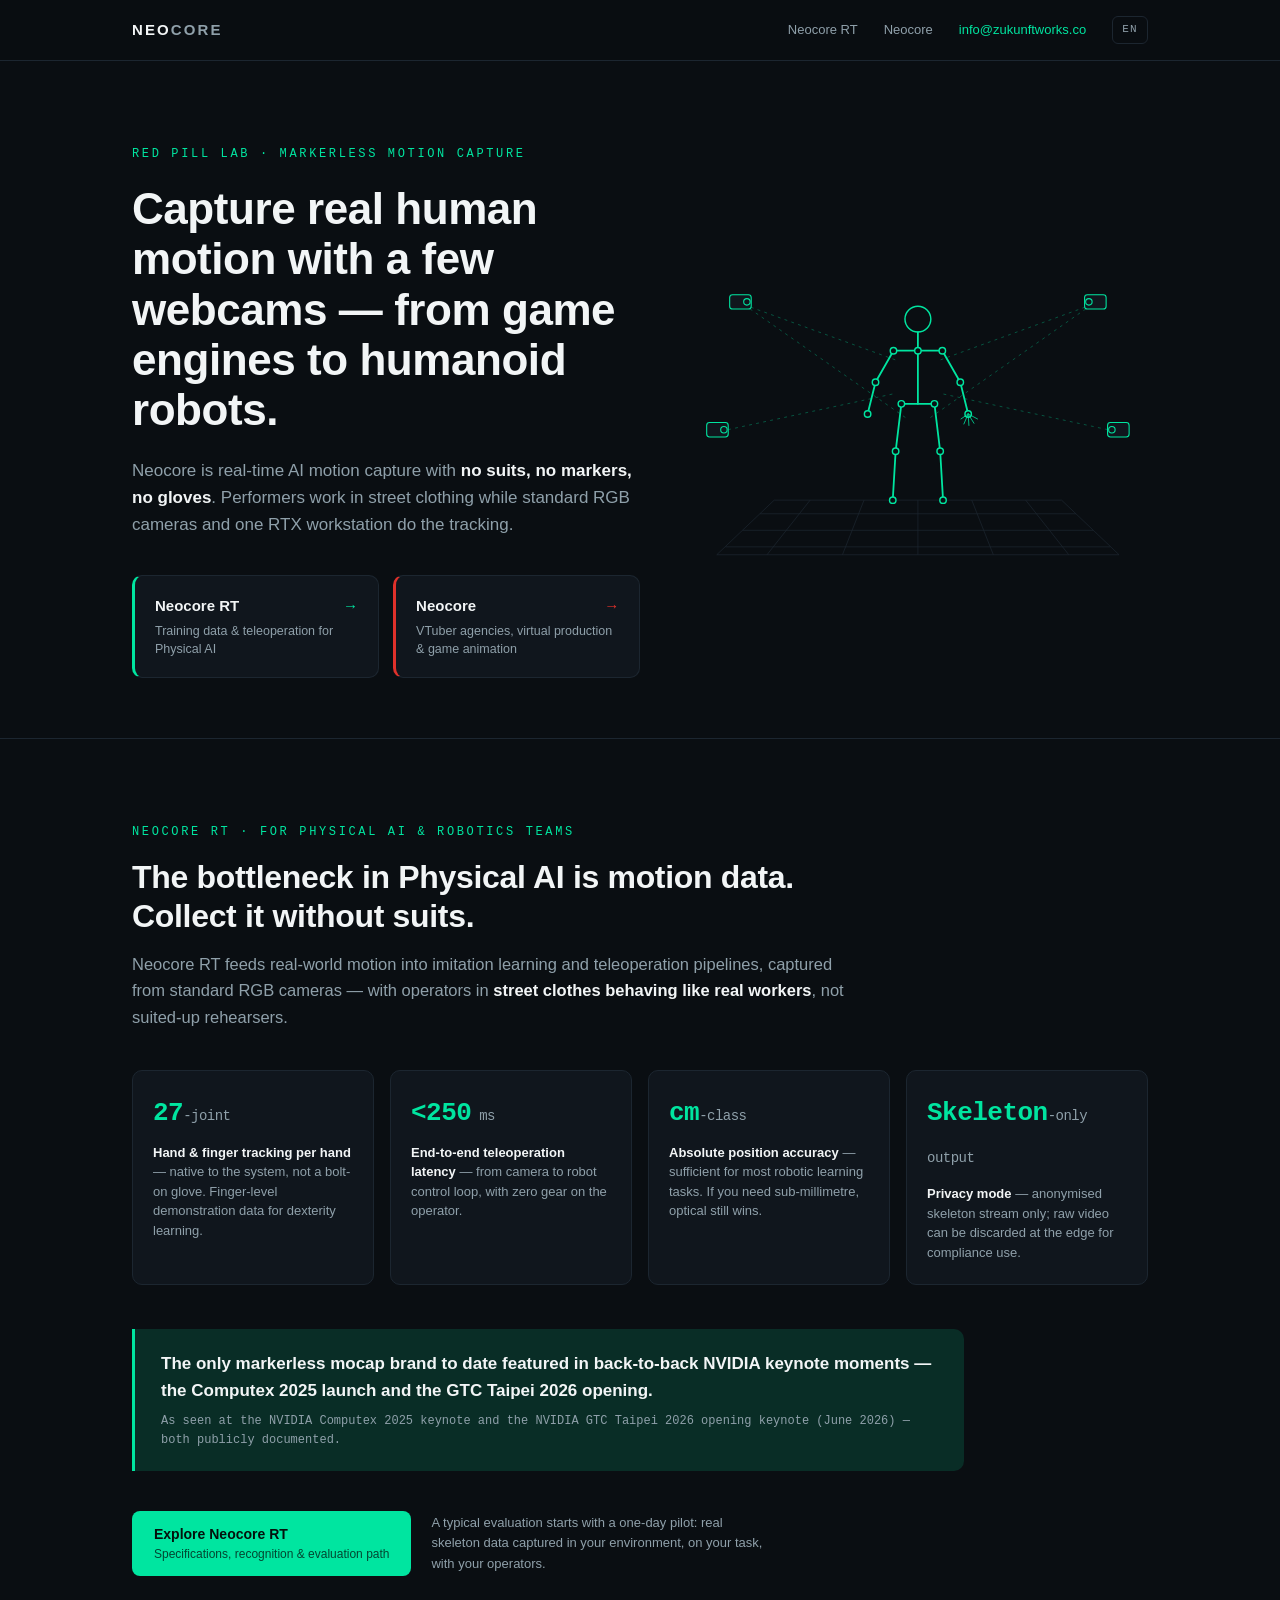
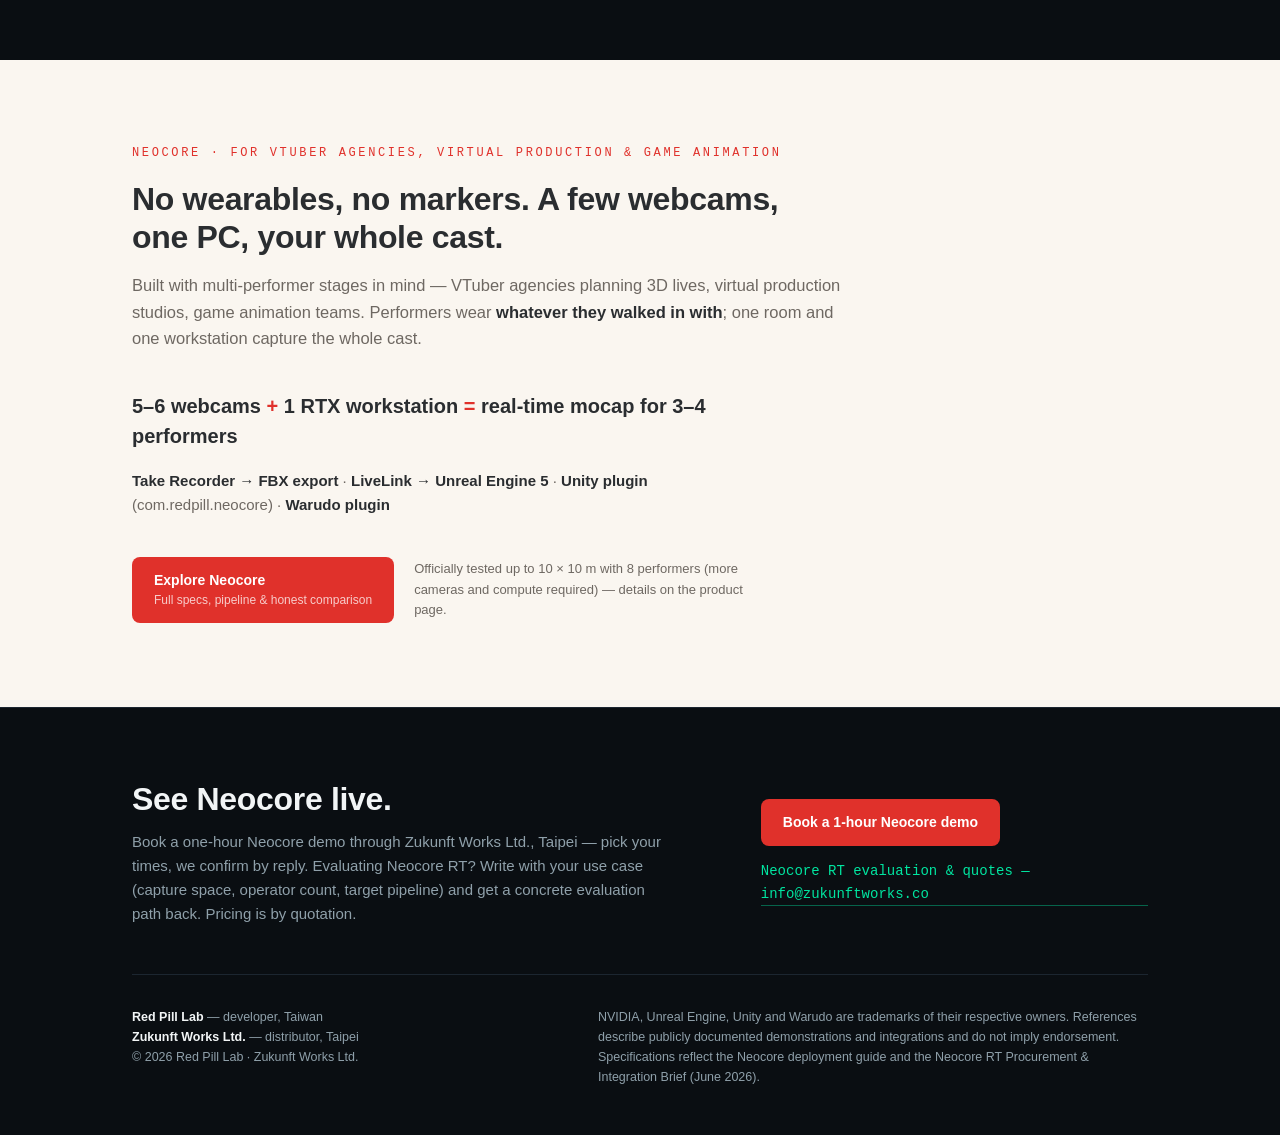
==== index.html @ 4b365416 "publish: Neocore site v1 (EN home + product stubs + demo booking form)" ====
<!DOCTYPE html>
<html lang="en">
<head>
<meta charset="UTF-8">
<meta name="viewport" content="width=device-width, initial-scale=1.0">
<meta http-equiv="refresh" content="0; url=en/">
<meta name="robots" content="noindex">
<title>Neocore — Red Pill Lab</title>
</head>
<body>
<p>Continue to the <a href="en/">English site</a>.</p>
<!-- zh/ and ja/ versions will be linked here once published (ticket 003, step 4) -->
</body>
</html>
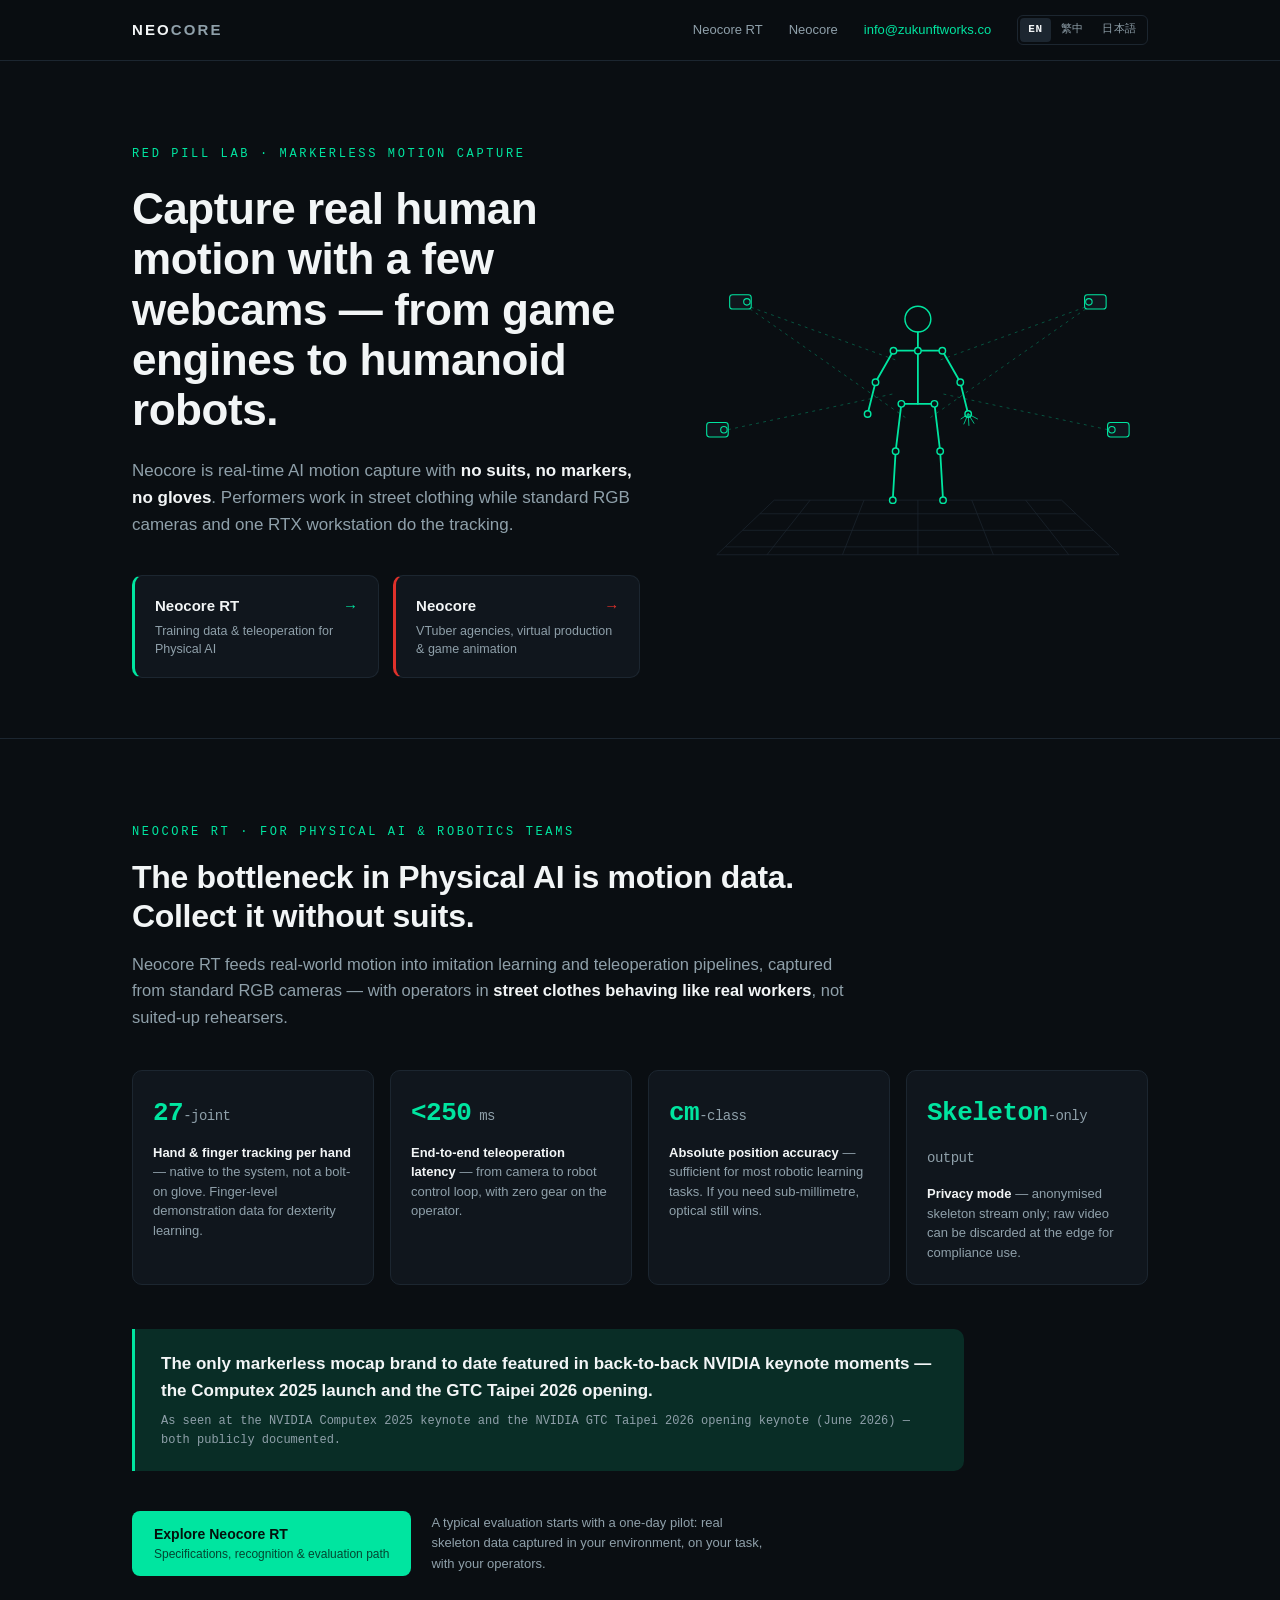
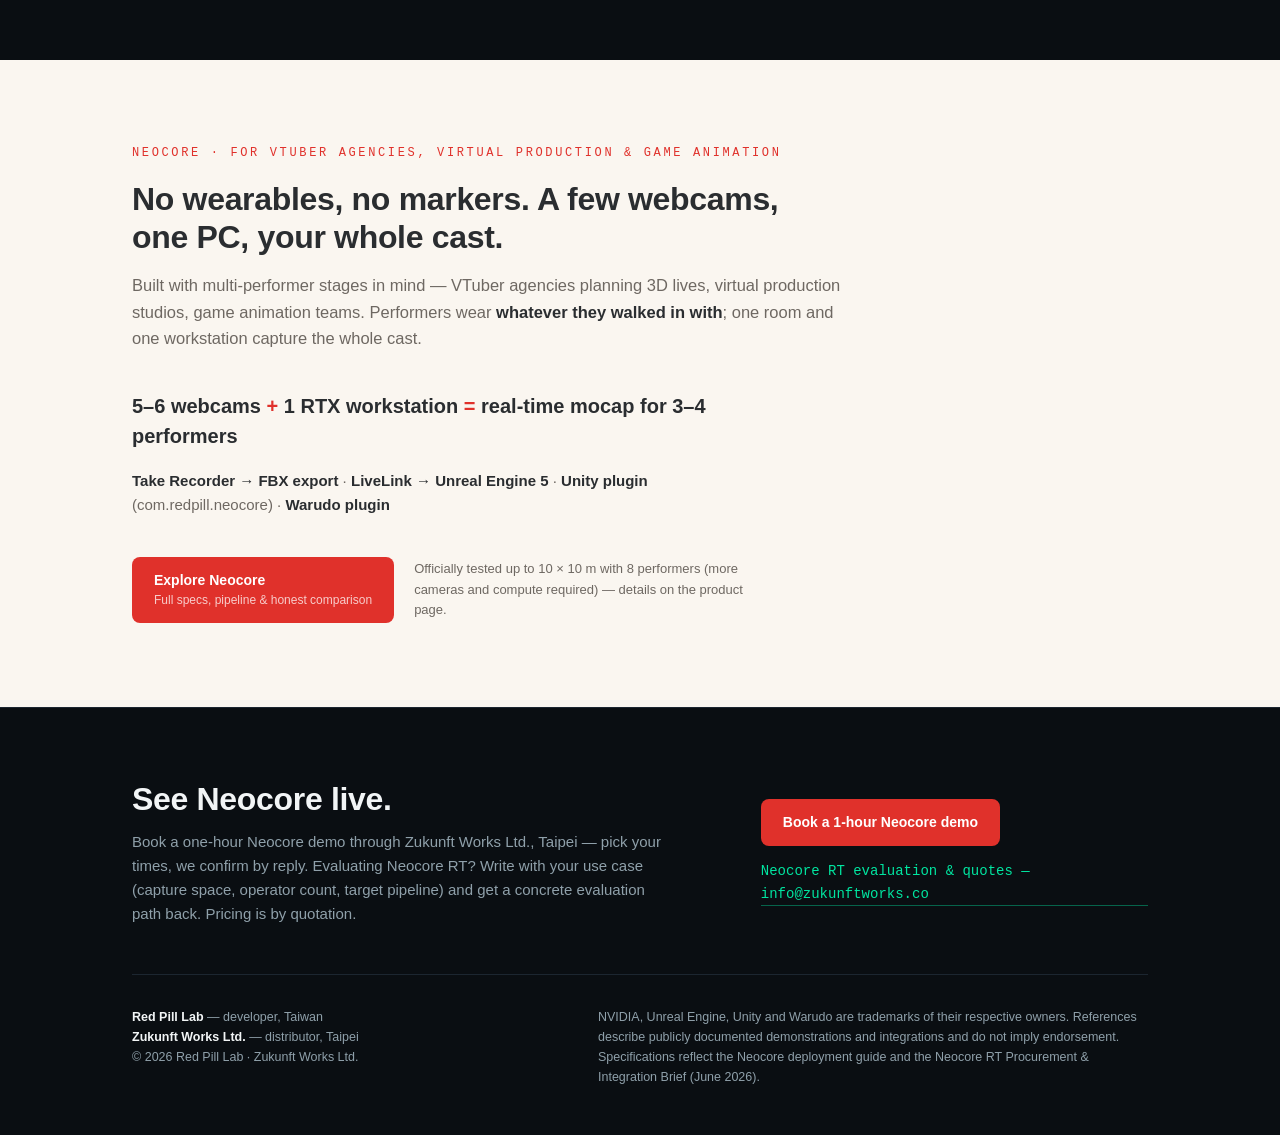
==== commit b60ebe94: "site: trilingual site (en/zh/ja) + /en/neocore/ full page with YouTube Shorts (006+008, Frank-approv" ====
--- a/index.html
+++ b/index.html
@@ -8,7 +8,6 @@
 <title>Neocore — Red Pill Lab</title>
 </head>
 <body>
-<p>Continue to the <a href="en/">English site</a>.</p>
-<!-- zh/ and ja/ versions will be linked here once published (ticket 003, step 4) -->
+<p>Continue to the <a href="en/">English site</a> &middot; <a href="zh/" lang="zh-Hant">繁體中文</a> &middot; <a href="ja/" lang="ja">日本語</a></p>
 </body>
 </html>
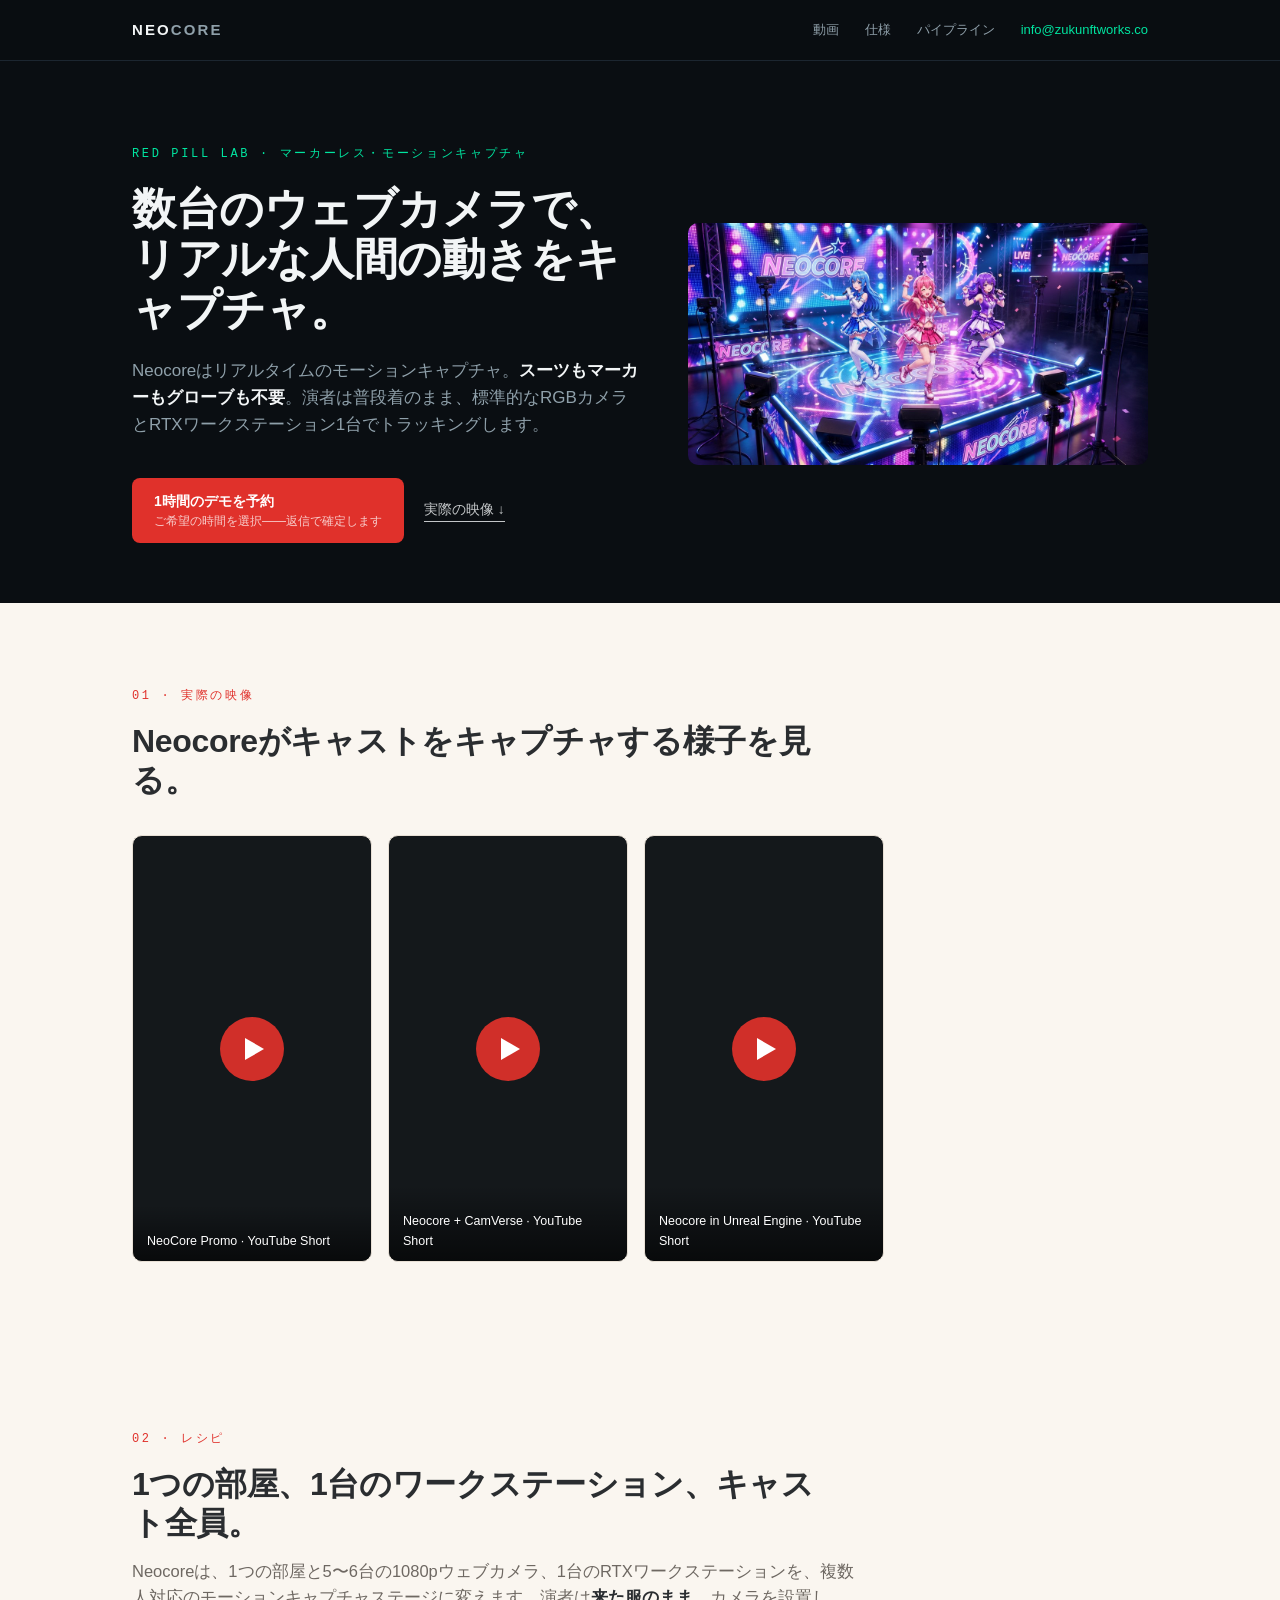
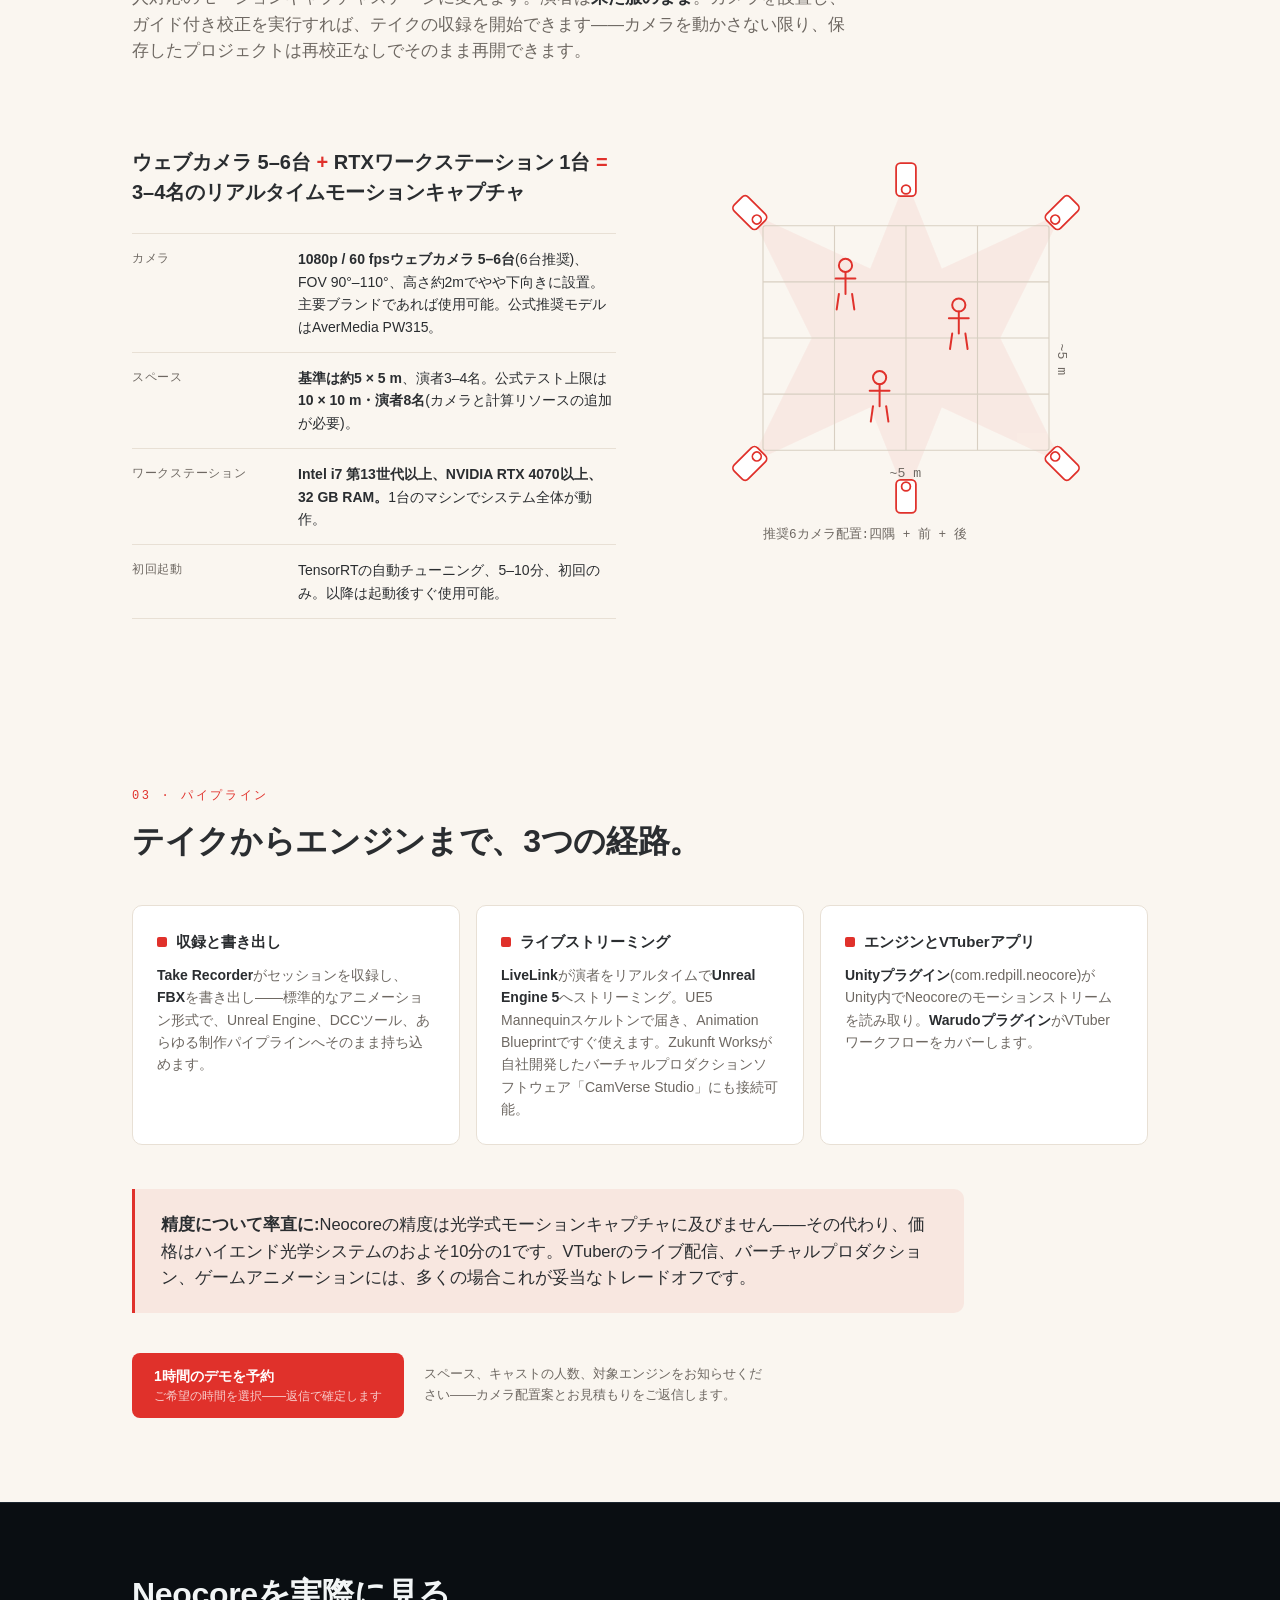
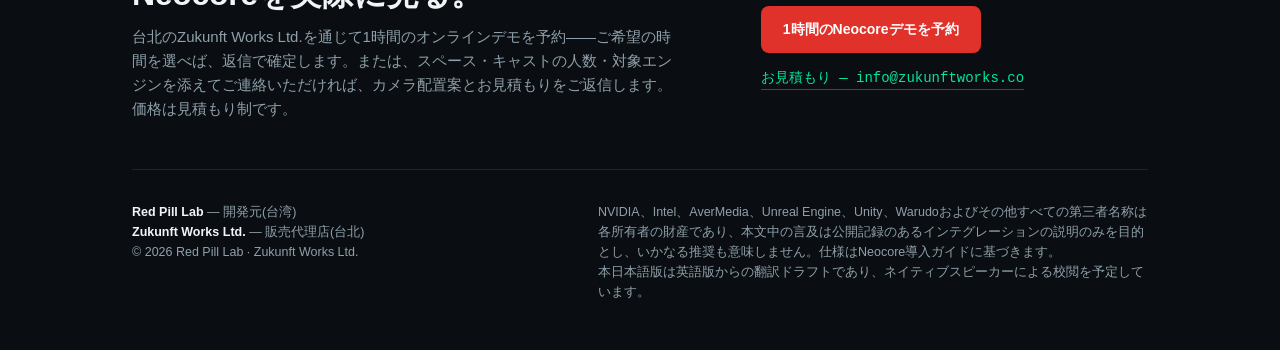
==== commit 9f1f39aa: "site: transitional ja-only release" ====
--- a/index.html
+++ b/index.html
@@ -1,13 +1,14 @@
 <!DOCTYPE html>
-<html lang="en">
+<html lang="ja">
 <head>
 <meta charset="UTF-8">
 <meta name="viewport" content="width=device-width, initial-scale=1.0">
-<meta http-equiv="refresh" content="0; url=en/">
+<meta http-equiv="refresh" content="0; url=ja/">
 <meta name="robots" content="noindex">
-<title>Neocore — Red Pill Lab</title>
+<title>Neocore &mdash; Red Pill Lab</title>
+<link rel="icon" href="assets/favicon.svg" type="image/svg+xml">
 </head>
 <body>
-<p>Continue to the <a href="en/">English site</a> &middot; <a href="zh/" lang="zh-Hant">繁體中文</a> &middot; <a href="ja/" lang="ja">日本語</a></p>
+<p><a href="ja/">日本語サイトへ</a></p>
 </body>
 </html>
